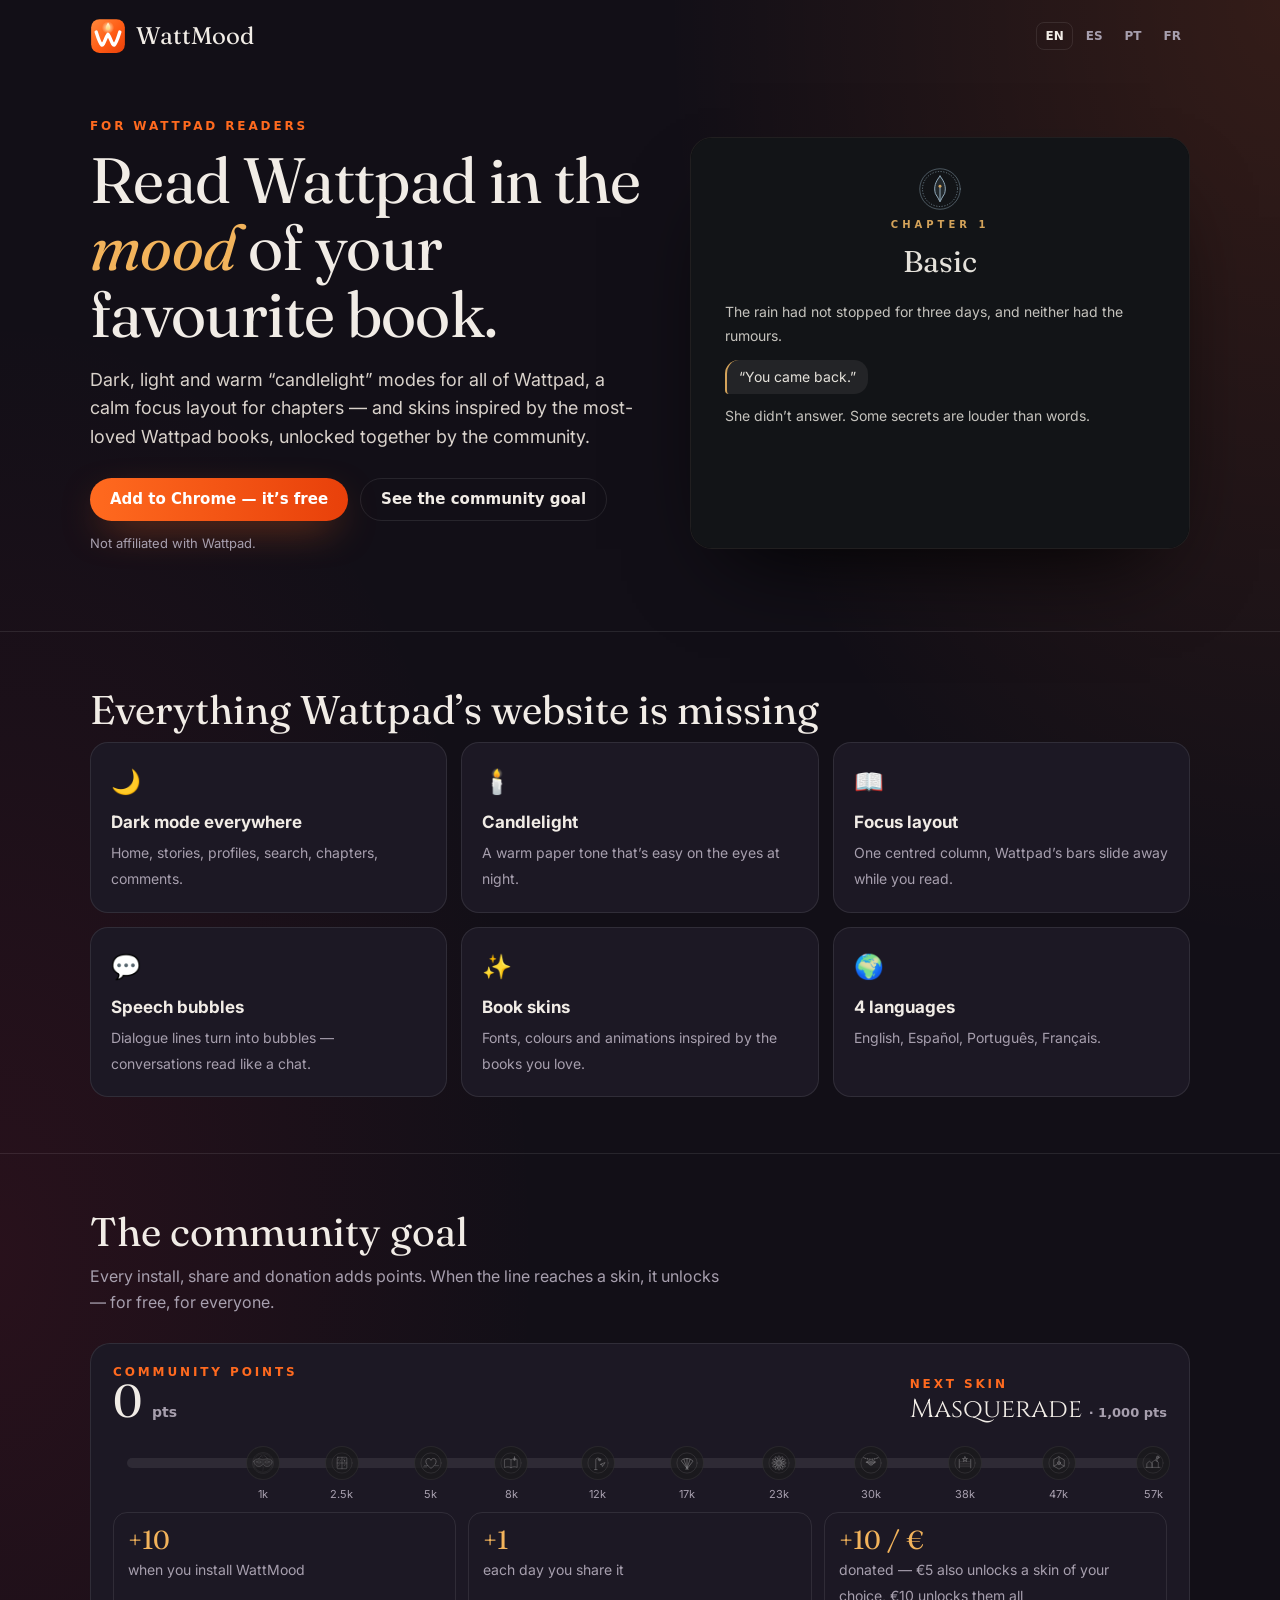
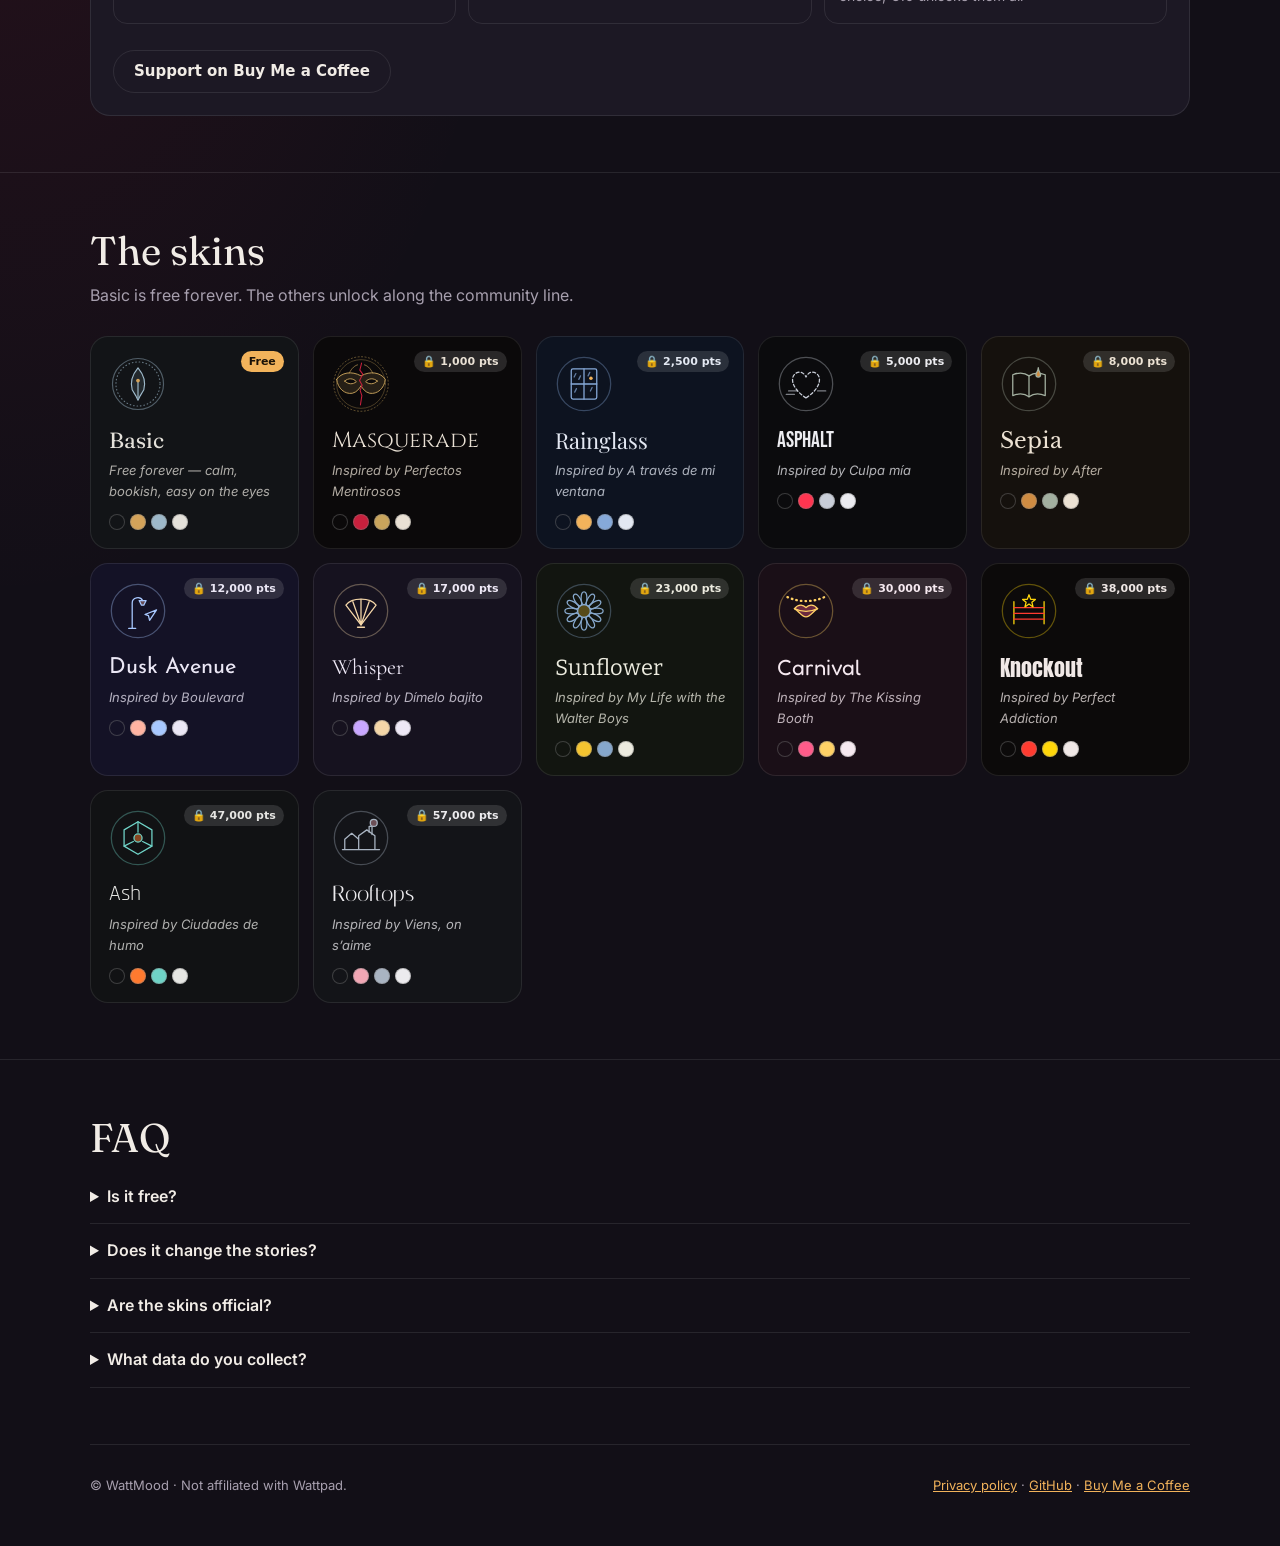
==== docs/index.html @ c8b5bc21 "WattMood: site-wide Wattpad skins, community points line, coupons, 4 languages - Chrome extension (e" ====
<!doctype html>
<html lang="en">
<head>
  <meta charset="utf-8">
  <meta name="viewport" content="width=device-width, initial-scale=1">
  <title>WattMood — Skins & dark mode for Wattpad</title>
  <meta name="description" content="Dark, light and warm reading moods for all of Wattpad, plus community-unlocked skins inspired by the most-loved Wattpad books.">
  <meta property="og:title" content="WattMood — Skins & dark mode for Wattpad">
  <meta property="og:description" content="Read Wattpad in skins inspired by your favourite books. Unlock new ones together.">
  <meta property="og:image" content="https://clement-torti.github.io/wattmood/icon128.png">
  <link rel="icon" href="logo.svg">
  <link rel="stylesheet" href="https://fonts.googleapis.com/css2?family=Fraunces:ital,opsz,wght@0,9..144,300..600;1,9..144,400&family=Inter:wght@400;600;700&display=swap">
  <link rel="stylesheet" href="style.css">
</head>
<body>
  <div class="wrap">
    <nav class="top">
      <a class="brand" href="./"><img src="logo.svg" alt=""> WattMood</a>
      <div class="langs" id="langs"></div>
    </nav>

    <header class="hero">
      <div>
        <div class="kicker" data-t="kicker"></div>
        <h1 data-t-html="title"></h1>
        <p class="lead" data-t="lead"></p>
        <div class="cta">
          <a class="btn primary" id="install" href="#" data-t="install"></a>
          <a class="btn" href="#line" data-t="seeLine"></a>
        </div>
        <p class="note" data-t="notAffiliated"></p>
        <p class="note" id="invited" hidden data-t="invited"></p>
      </div>
      <div class="phone" id="demo" aria-hidden="true"></div>
    </header>
  </div>

  <section><div class="wrap">
    <h2 data-t="featTitle"></h2>
    <div class="features" id="features"></div>
  </div></section>

  <section id="line"><div class="wrap">
    <h2 data-t="lineTitle"></h2>
    <p class="sub" data-t="lineSub"></p>
    <div class="line-card">
      <div class="line-top"><div><div class="kicker" data-t="goal"></div><div class="total"><span id="total">—</span> <small>pts</small></div></div><div id="next"></div></div>
      <div class="track" id="track"><span class="fill" id="fill"></span></div>
      <div class="how">
        <div><b>+10</b><span data-t="howInstall"></span></div>
        <div><b>+1</b><span data-t="howShare"></span></div>
        <div><b>+10 / €</b><span data-t="howDonate"></span></div>
      </div>
      <div class="cta"><a class="btn" id="donate" target="_blank" rel="noopener" data-t="donate"></a></div>
    </div>
  </div></section>

  <section><div class="wrap">
    <h2 data-t="skinsTitle"></h2>
    <p class="sub" data-t="skinsSub"></p>
    <div class="gallery" id="gallery"></div>
  </div></section>

  <section class="faq"><div class="wrap">
    <h2>FAQ</h2>
    <div id="faq"></div>
  </div></section>

  <div class="wrap"><footer>
    <span>© WattMood · <span data-t="notAffiliated"></span></span>
    <span><a href="privacy.html" data-t="privacy"></a> · <a href="https://github.com/Clement-Torti/wattmood">GitHub</a> · <a href="https://buymeacoffee.com/ctorti">Buy Me a Coffee</a></span>
  </footer></div>
  <script src="site.js"></script>
</body>
</html>
---- docs/style.css ----
:root { --bg: #120f17; --surface: #1c1824; --line: rgba(255,255,255,.09); --text: #f1ece6; --muted: #a79fae; --orange: #ff6a1f; --gold: #f2b35b; color-scheme: dark; }
* { box-sizing: border-box; }
html { scroll-behavior: smooth; }
body { margin: 0; background: var(--bg); color: var(--text); font: 16px/1.6 "Inter", system-ui, -apple-system, sans-serif; overflow-x: hidden;
  background-image: radial-gradient(80% 50% at 100% 0%, rgba(255,106,31,.14), transparent 60%), radial-gradient(70% 50% at 0% 40%, rgba(200,32,61,.12), transparent 60%); }
a { color: var(--gold); }
.wrap { width: min(1100px, 100% - 32px); margin: 0 auto; }
nav.top { display: flex; justify-content: space-between; align-items: center; padding: 18px 0; }
.brand { display: flex; gap: 10px; align-items: center; font: 400 24px/1 "Fraunces", Georgia, serif; text-decoration: none; color: var(--text); }
.brand img { width: 36px; height: 36px; border-radius: 9px; }
.langs { display: flex; gap: 4px; }
.langs button { background: none; border: 1px solid transparent; color: var(--muted); font: 600 12px system-ui, sans-serif; padding: 6px 8px; border-radius: 8px; cursor: pointer; }
.langs button.on { color: var(--text); border-color: var(--line); }
.hero { display: grid; grid-template-columns: 1.05fr .95fr; gap: 48px; align-items: center; padding: 48px 0 64px; }
.kicker { font: 700 12px/1 system-ui, sans-serif; letter-spacing: .24em; text-transform: uppercase; color: var(--orange); }
h1 { font: 400 clamp(38px, 6vw, 64px)/1.05 "Fraunces", Georgia, serif; margin: 14px 0 18px; letter-spacing: -.01em; }
h1 em { font-style: italic; color: var(--gold); }
.lead { font-size: 18px; color: #d9d2cb; max-width: 34em; }
.cta { display: flex; gap: 12px; flex-wrap: wrap; margin-top: 26px; }
.btn { display: inline-flex; align-items: center; gap: 8px; padding: 13px 20px; border-radius: 999px; font: 700 15px/1 system-ui, sans-serif; text-decoration: none; border: 1px solid var(--line); color: var(--text); cursor: pointer; background: none; }
.btn.primary { background: linear-gradient(90deg, var(--orange), #e8400a); border: 0; color: #fff; box-shadow: 0 14px 40px -14px rgba(255,106,31,.7); }
.note { font-size: 13px; color: var(--muted); margin-top: 12px; }
.phone { position: relative; border-radius: 22px; overflow: hidden; border: 1px solid var(--line); background: #0b090a; aspect-ratio: 4 / 3.3; box-shadow: 0 40px 90px -40px #000; }
.phone .page { position: absolute; inset: 0; padding: 28px 34px; transition: opacity .8s ease; }
.phone .seal { width: 46px; height: 46px; margin: 0 auto 8px; }
.phone .kick { text-align: center; font: 700 10px/1 system-ui; letter-spacing: .4em; text-transform: uppercase; }
.phone .ttl { text-align: center; font-size: 30px; margin: 8px 0 14px; }
.phone p { margin: 0 0 10px; font-size: 14px; line-height: 1.7; }
.phone .bub { display: inline-block; padding: 6px 12px; border-radius: 14px 14px 14px 4px; font-size: 14px; margin: 2px 0 10px; }
section { padding: 56px 0; border-top: 1px solid var(--line); }
h2 { font: 400 clamp(28px, 4vw, 40px)/1.1 "Fraunces", Georgia, serif; margin: 0 0 10px; }
.sub { color: var(--muted); margin: 0 0 28px; max-width: 40em; }
.features { display: grid; grid-template-columns: repeat(3, 1fr); gap: 14px; }
.feat { padding: 20px; border-radius: 18px; background: var(--surface); border: 1px solid var(--line); }
.feat b { display: block; font-size: 17px; margin: 8px 0 4px; }
.feat span { color: var(--muted); font-size: 14px; }
.feat .ic { font-size: 24px; }
.line-card { padding: 22px; border-radius: 20px; background: var(--surface); border: 1px solid var(--line); }
.line-top { display: flex; justify-content: space-between; align-items: flex-end; gap: 12px; margin-bottom: 34px; flex-wrap: wrap; }
.total { font: 400 46px/1 "Fraunces", Georgia, serif; }
.total small { font: 600 14px system-ui; color: var(--muted); }
.track { position: relative; height: 10px; border-radius: 99px; background: rgba(255,255,255,.08); margin: 0 14px 44px; }
.fill { position: absolute; left: 0; top: 0; bottom: 0; border-radius: inherit; background: linear-gradient(90deg, var(--orange), var(--gold)); box-shadow: 0 0 20px -2px var(--orange); width: 0; transition: width 1.6s cubic-bezier(.2,.8,.2,1); }
.mark { position: absolute; top: 50%; transform: translate(-50%, -50%); text-align: center; }
.mark .dot { width: 34px; height: 34px; border-radius: 50%; display: grid; place-items: center; background: var(--surface); border: 1.5px solid var(--line); filter: grayscale(1); opacity: .65; }
.mark.on .dot { filter: none; opacity: 1; border-color: var(--gold); }
.mark .g { position: absolute; top: 40px; left: 50%; transform: translateX(-50%); font-size: 11px; color: var(--muted); white-space: nowrap; }
.how { display: grid; grid-template-columns: repeat(3, 1fr); gap: 12px; margin-top: 8px; }
.how div { padding: 14px; border-radius: 14px; border: 1px solid var(--line); }
.how b { font: 400 26px/1 "Fraunces", Georgia, serif; color: var(--gold); display: block; margin-bottom: 4px; }
.how span { font-size: 14px; color: var(--muted); }
.gallery { display: grid; grid-template-columns: repeat(auto-fill, minmax(200px, 1fr)); gap: 14px; }
.skin { border-radius: 18px; padding: 18px; border: 1px solid var(--line); position: relative; overflow: hidden; }
.skin .em { width: 58px; height: 58px; }
.skin .nm { font-size: 22px; margin: 10px 0 2px; }
.skin .fr { font-size: 13px; opacity: .75; font-style: italic; }
.skin .gl { position: absolute; top: 14px; right: 14px; font: 700 11px system-ui; padding: 4px 8px; border-radius: 99px; background: rgba(255,255,255,.12); }
.skin .gl.free { background: var(--gold); color: #1a1208; }
.skin .pal { display: flex; gap: 5px; margin-top: 12px; }
.skin .pal i { width: 16px; height: 16px; border-radius: 50%; border: 1px solid rgba(127,127,127,.4); }
.faq details { border-bottom: 1px solid var(--line); padding: 14px 0; }
.faq summary { cursor: pointer; font-weight: 600; }
.faq p { color: var(--muted); margin: 8px 0 0; }
footer { padding: 30px 0 50px; border-top: 1px solid var(--line); color: var(--muted); font-size: 13px; display: flex; justify-content: space-between; gap: 16px; flex-wrap: wrap; }
.legal h1 { font-size: 40px; }
.legal h2 { font-size: 24px; margin-top: 28px; }
.legal p, .legal li { color: #d7d0c9; }
@media (max-width: 860px) { .hero { grid-template-columns: 1fr; } .features, .how { grid-template-columns: 1fr; } }
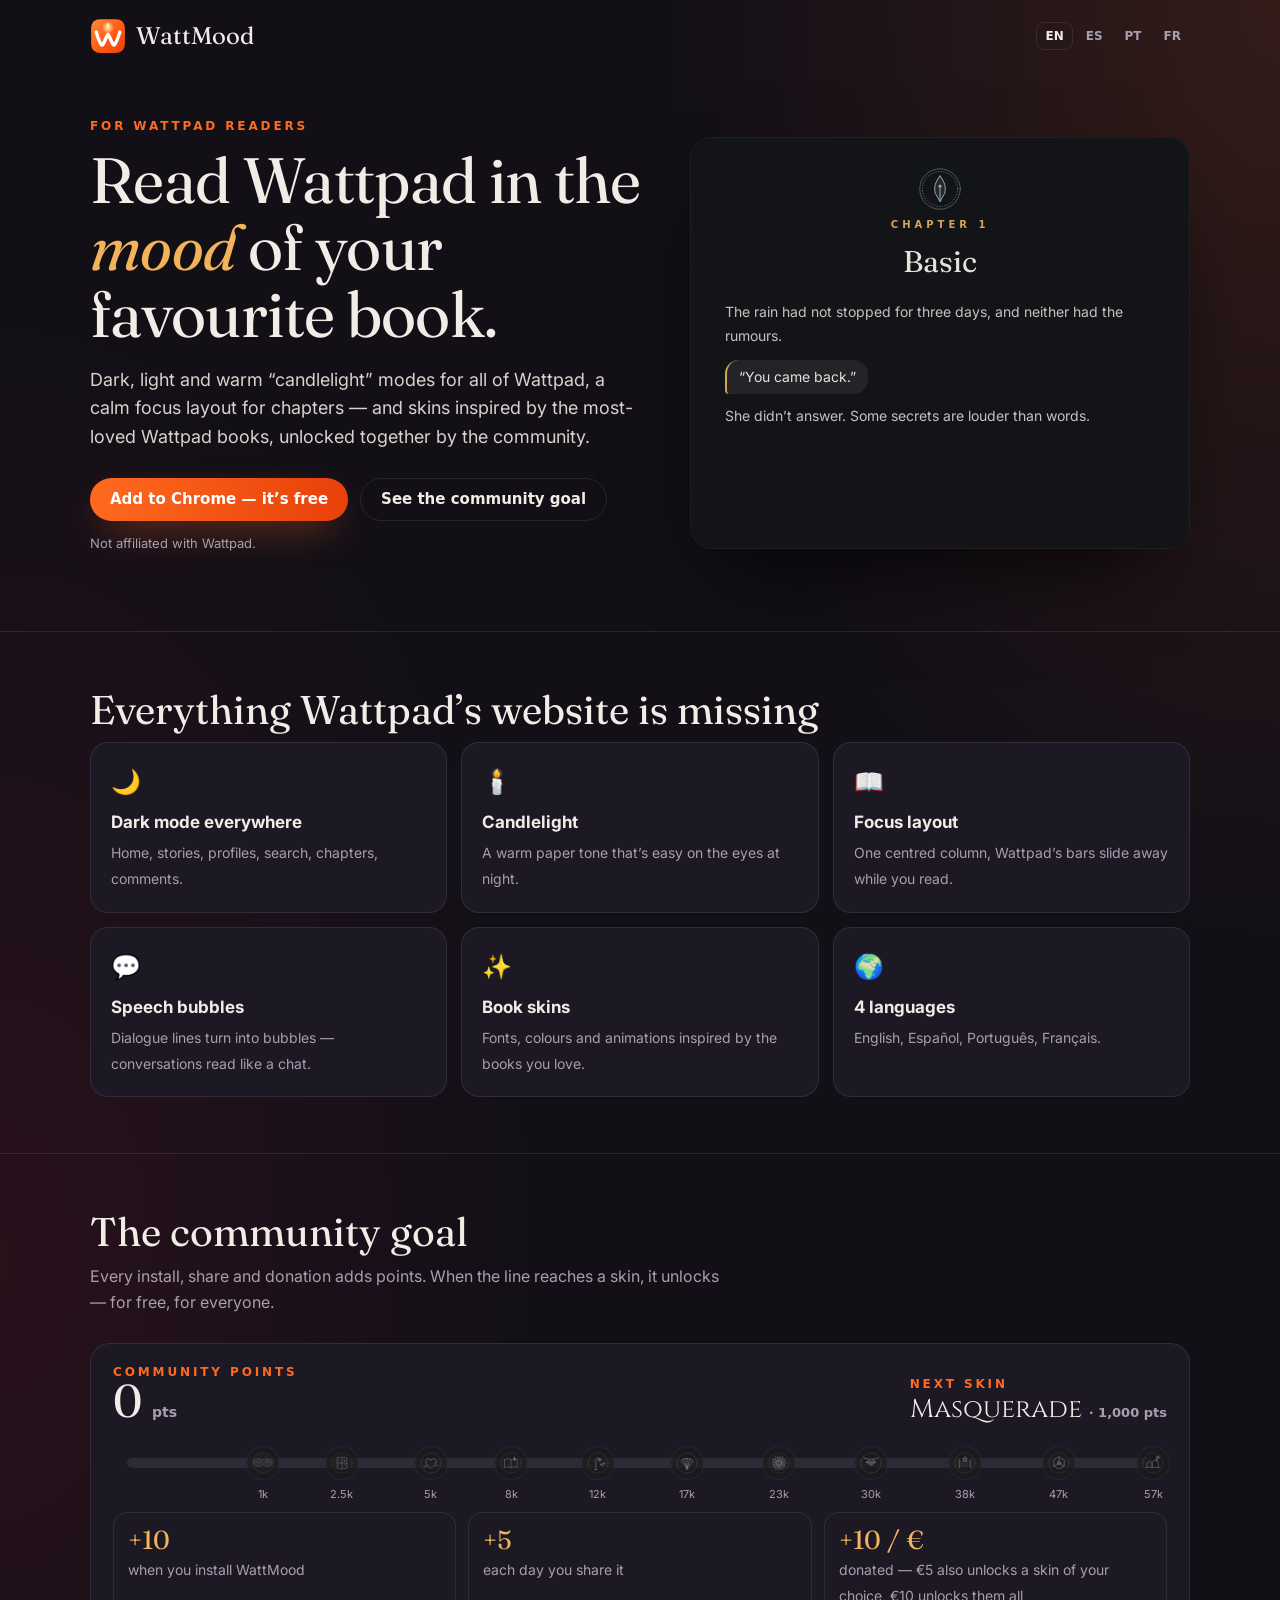
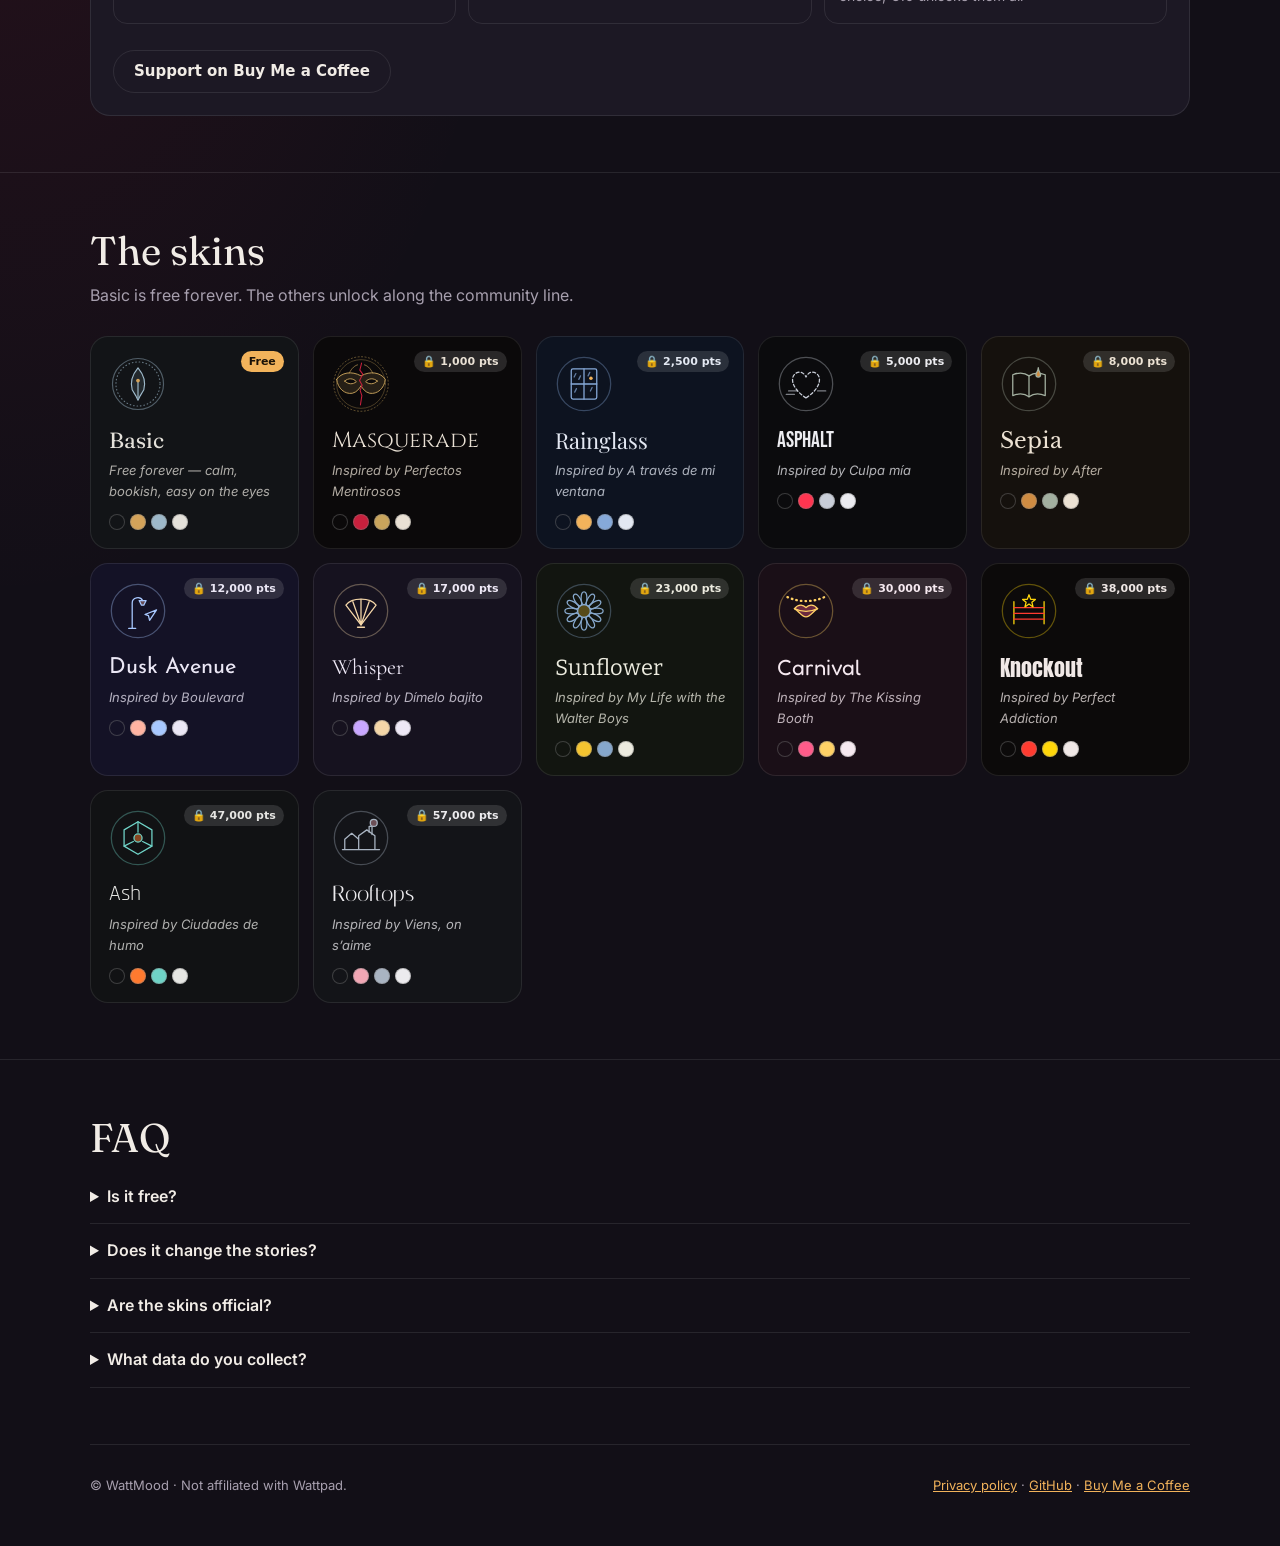
==== commit d194727b: "Donations: 1-unit default, 'what your gift does' ladder, skin picker from 5 €; share = +5 pts Co-Aut" ====
--- a/docs/index.html
+++ b/docs/index.html
@@ -48,7 +48,7 @@
       <div class="track" id="track"><span class="fill" id="fill"></span></div>
       <div class="how">
         <div><b>+10</b><span data-t="howInstall"></span></div>
-        <div><b>+1</b><span data-t="howShare"></span></div>
+        <div><b>+5</b><span data-t="howShare"></span></div>
         <div><b>+10 / €</b><span data-t="howDonate"></span></div>
       </div>
       <div class="cta"><a class="btn" id="donate" target="_blank" rel="noopener" data-t="donate"></a></div>
--- a/docs/style.css
+++ b/docs/style.css
@@ -66,3 +66,9 @@
 .legal h2 { font-size: 24px; margin-top: 28px; }
 .legal p, .legal li { color: #d7d0c9; }
 @media (max-width: 860px) { .hero { grid-template-columns: 1fr; } .features, .how { grid-template-columns: 1fr; } }
+.track .mine { position: absolute; top: -3px; bottom: -3px; border-radius: 0 99px 99px 0; background: repeating-linear-gradient(135deg, var(--gold) 0 5px, #ffd98f 5px 10px);
+  box-shadow: 0 0 18px var(--gold); transition: width 1s cubic-bezier(.2, .8, .2, 1); }
+.track .mine em { position: absolute; bottom: 18px; left: 100%; transform: translateX(-50%) translateY(6px); white-space: nowrap; font: 800 12px/1 system-ui, sans-serif; font-style: normal;
+  color: #1a1208; background: var(--gold); padding: 4px 8px; border-radius: 99px; opacity: 0; transition: opacity .4s ease .7s, transform .4s ease .7s; }
+.track .mine em::after { content: ""; position: absolute; left: 50%; top: 100%; transform: translateX(-50%); border: 5px solid transparent; border-top-color: var(--gold); }
+.track .mine.in em { opacity: 1; transform: translateX(-50%); }
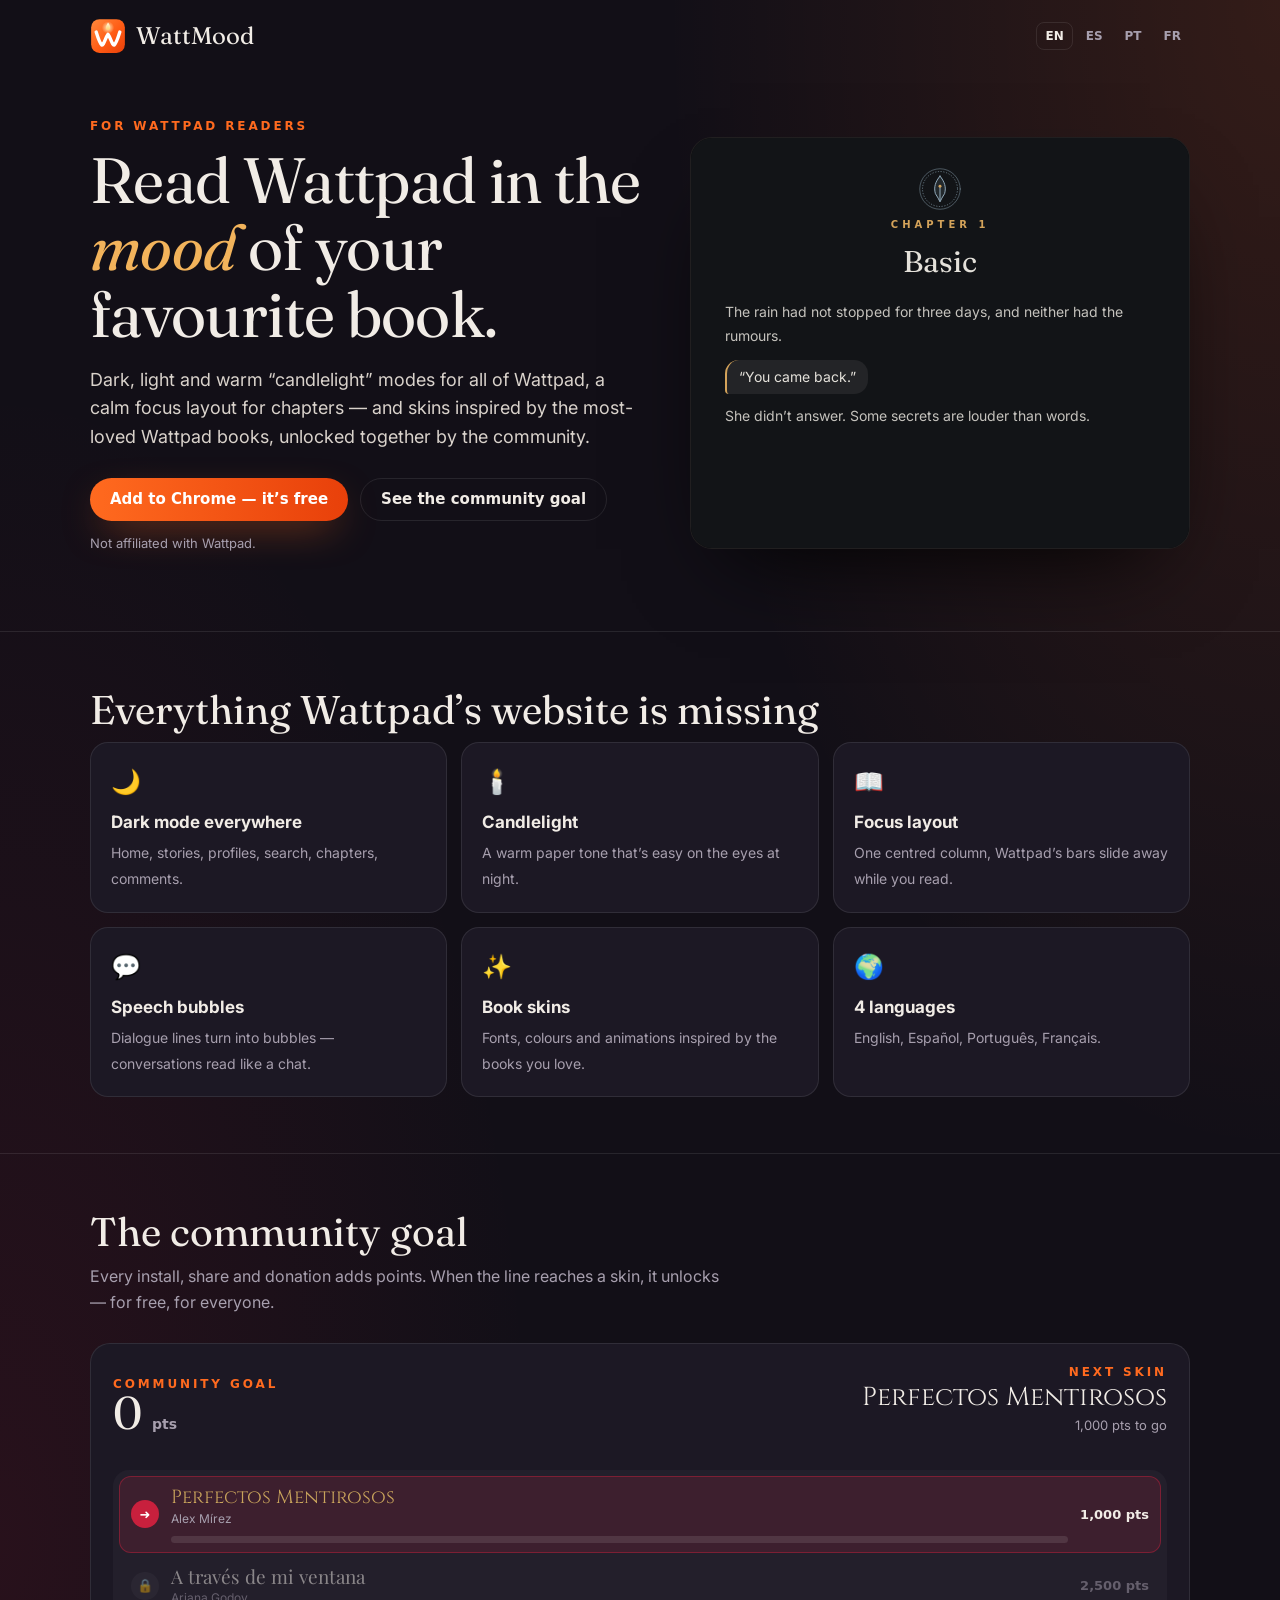
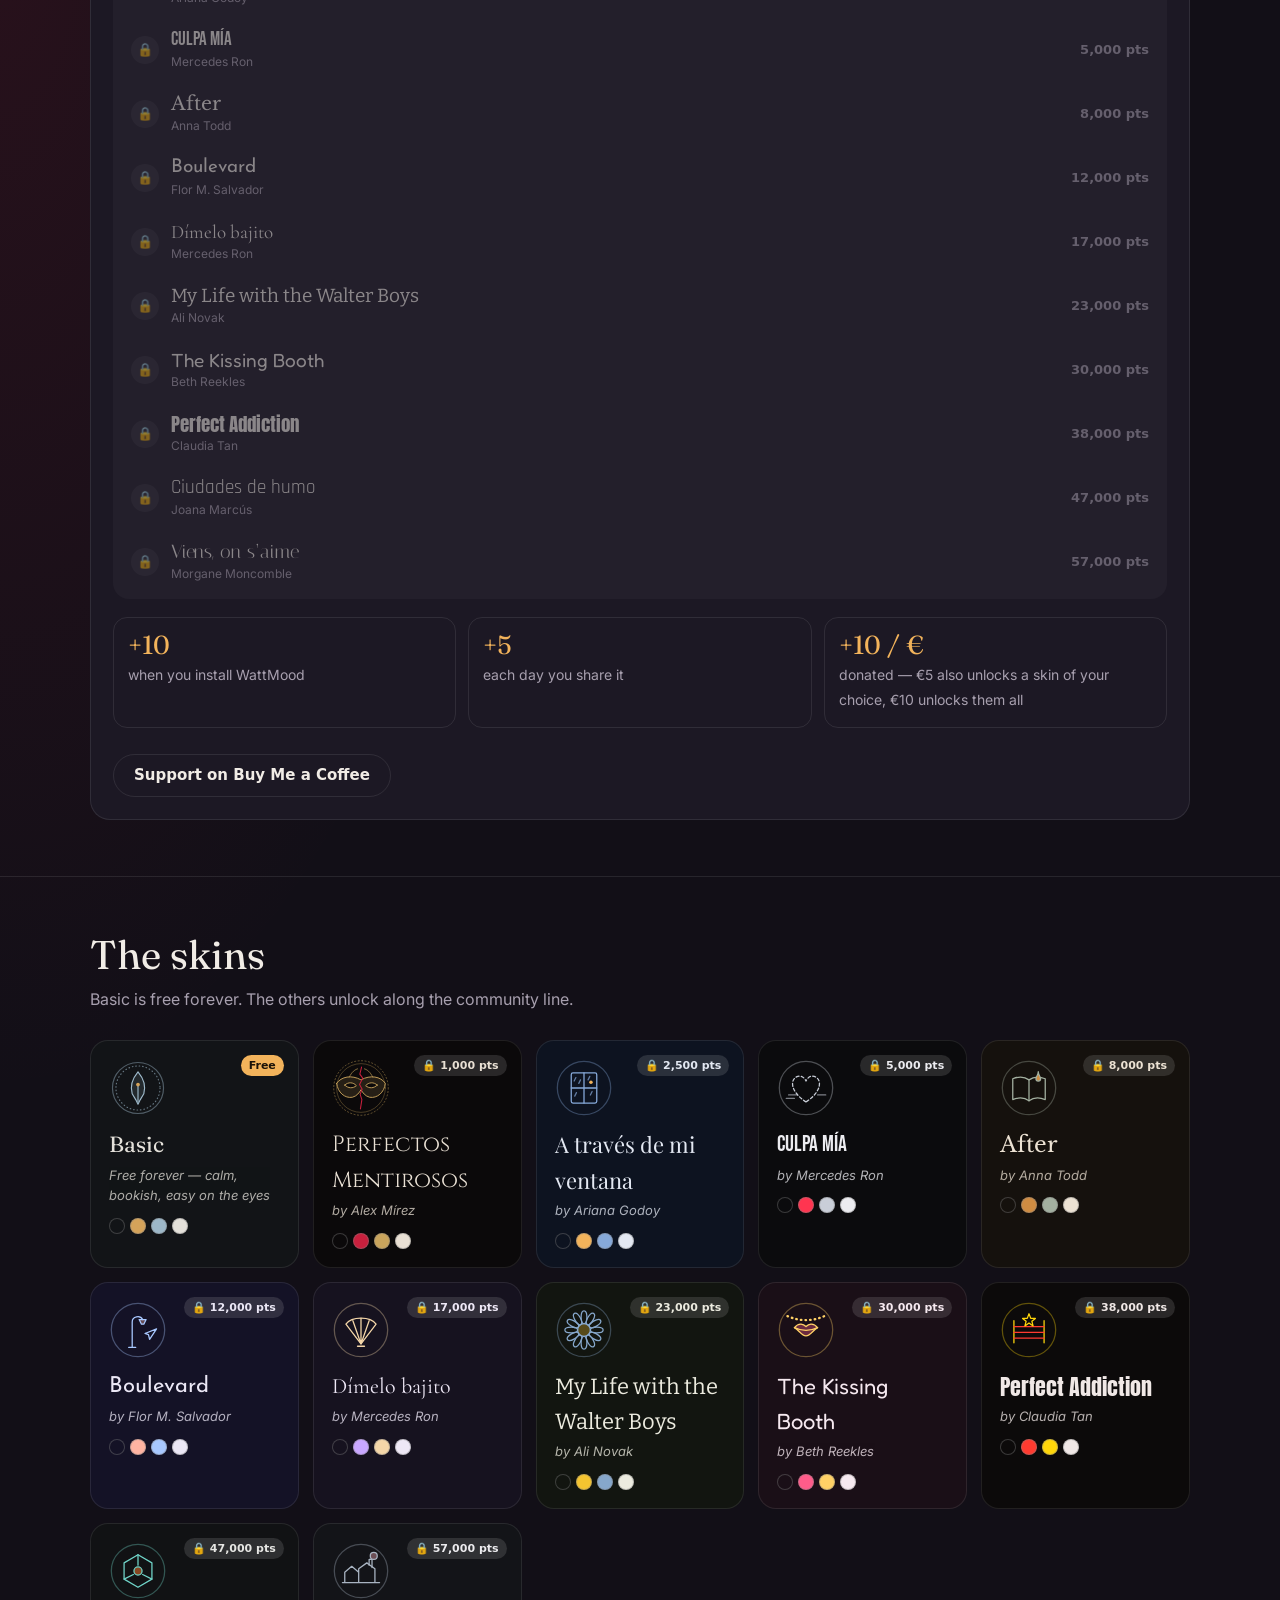
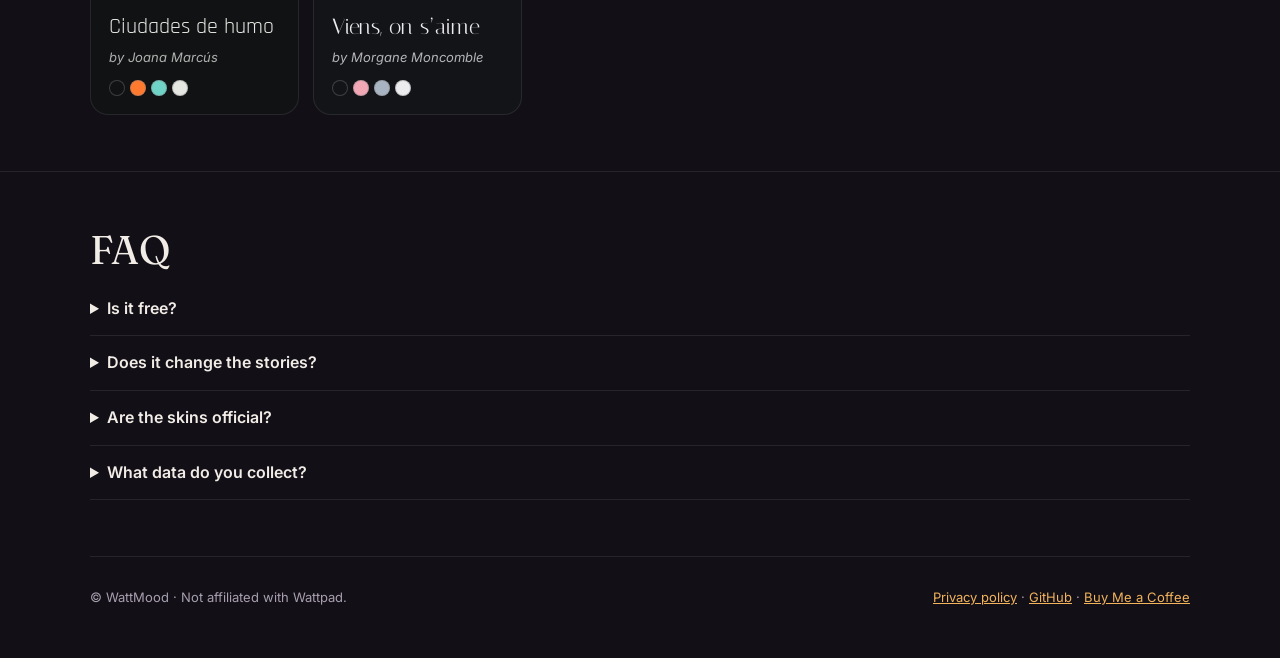
==== commit 5f7eea8f: "No white flash on load; book ladder replaces the icon timeline; more dialogue bubbles - skin painted" ====
--- a/docs/index.html
+++ b/docs/index.html
@@ -44,8 +44,7 @@
     <h2 data-t="lineTitle"></h2>
     <p class="sub" data-t="lineSub"></p>
     <div class="line-card">
-      <div class="line-top"><div><div class="kicker" data-t="goal"></div><div class="total"><span id="total">—</span> <small>pts</small></div></div><div id="next"></div></div>
-      <div class="track" id="track"><span class="fill" id="fill"></span></div>
+      <div id="wm-line"></div>
       <div class="how">
         <div><b>+10</b><span data-t="howInstall"></span></div>
         <div><b>+5</b><span data-t="howShare"></span></div>
@@ -70,6 +69,7 @@
     <span>© WattMood · <span data-t="notAffiliated"></span></span>
     <span><a href="privacy.html" data-t="privacy"></a> · <a href="https://github.com/Clement-Torti/wattmood">GitHub</a> · <a href="https://buymeacoffee.com/ctorti">Buy Me a Coffee</a></span>
   </footer></div>
+  <script src="line.js"></script>
   <script src="site.js"></script>
 </body>
 </html>
--- a/docs/style.css
+++ b/docs/style.css
@@ -72,3 +72,24 @@
   color: #1a1208; background: var(--gold); padding: 4px 8px; border-radius: 99px; opacity: 0; transition: opacity .4s ease .7s, transform .4s ease .7s; }
 .track .mine em::after { content: ""; position: absolute; left: 50%; top: 100%; transform: translateX(-50%); border: 5px solid transparent; border-top-color: var(--gold); }
 .track .mine.in em { opacity: 1; transform: translateX(-50%); }
+
+/* book ladder */
+.ladder { list-style: none; margin: 0 0 18px; padding: 6px; border-radius: 16px; background: rgba(255,255,255,.03); text-align: left; }
+.rung { display: grid; grid-template-columns: 28px 1fr auto; gap: 12px; align-items: center; padding: 10px 12px; border-radius: 12px; }
+.rung + .rung { margin-top: 2px; }
+.rung .ic { width: 28px; height: 28px; border-radius: 50%; display: grid; place-items: center; font-size: 13px; background: rgba(255,255,255,.07); }
+.rung .bk { min-width: 0; display: flex; flex-direction: column; }
+.rung .bk b { font-weight: 400; font-size: 19px; line-height: 1.2; color: var(--b-acc2); }
+.rung .bk small { font-size: 12px; color: var(--muted); }
+.rung .gl { font: 700 13px/1 system-ui, sans-serif; color: var(--muted); font-variant-numeric: tabular-nums; }
+.rung.is-done .ic { background: var(--b-acc); color: #fff; }
+.rung.is-locked { opacity: .5; }
+.rung.is-locked .bk b { color: var(--text); }
+.rung.is-next { background: color-mix(in srgb, var(--b-acc) 16%, transparent); box-shadow: inset 0 0 0 1px color-mix(in srgb, var(--b-acc) 45%, transparent); }
+.rung.is-next .ic { background: var(--b-acc); color: #fff; }
+.rung.is-next .gl { color: var(--text); }
+.rb { position: relative; display: block; height: 7px; margin-top: 8px; border-radius: 99px; background: rgba(255,255,255,.1); }
+.rb i { position: absolute; left: 0; top: 0; bottom: 0; border-radius: inherit; background: linear-gradient(90deg, var(--b-acc), var(--b-acc2)); transition: width 1.4s cubic-bezier(.2,.8,.2,1); }
+.rb em { position: absolute; top: -2px; bottom: -2px; left: 0; border-radius: 99px; background: repeating-linear-gradient(135deg, var(--gold) 0 5px, #ffd98f 5px 10px); box-shadow: 0 0 14px var(--gold); transition: width 1s ease, left 1s ease; }
+.rb em span { position: absolute; top: 12px; left: 50%; transform: translateX(-50%); white-space: nowrap; font: 800 12px/1 system-ui, sans-serif; color: #1a1208; background: var(--gold); padding: 4px 8px; border-radius: 99px; opacity: 0; transition: opacity .4s ease .7s; }
+.rb em.in span { opacity: 1; }
